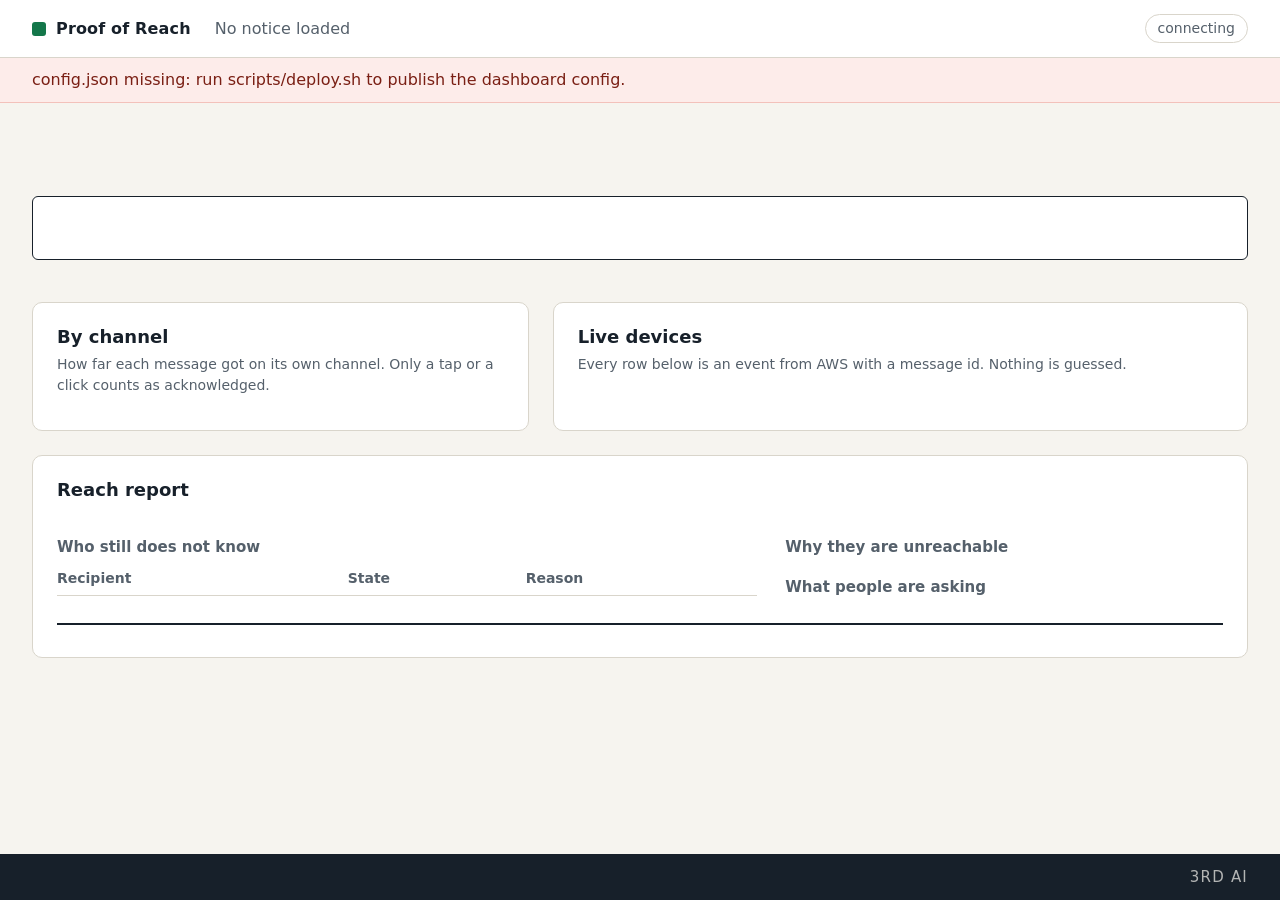
==== dashboard/index.html @ 6e1cc4ee "Add notice writer, reach report API, demo seed and replay, dashboard and SAM stack" ====
<!doctype html>
<html lang="en">
<head>
<meta charset="utf-8">
<meta name="viewport" content="width=device-width, initial-scale=1">
<title>Proof of Reach</title>
<link rel="stylesheet" href="styles.css">
</head>
<body>
<header class="top">
  <div class="brand"><span class="mark" aria-hidden="true"></span><span class="name">Proof of Reach</span></div>
  <div class="notice-title" id="notice-title">No notice loaded</div>
  <div class="top-right">
    <span class="chip" id="status-chip">connecting</span>
    <button id="start-btn" class="primary" hidden>Start notice</button>
  </div>
</header>

<div class="banner" id="banner" role="status" aria-live="polite" hidden></div>

<main>
  <section class="hero" aria-label="Reach">
    <p class="bar-label" id="bar-label">&nbsp;</p>
    <div class="bar" id="bar" role="img" aria-label="Stacked bar of recipients by proof tier"></div>
    <ul class="legend" id="legend"></ul>
    <p class="empty" id="empty" hidden>No notice started. Sent is not proof; start one to see who knows.</p>
  </section>

  <section class="grid">
    <div class="panel" aria-label="Per channel">
      <h2>By channel</h2>
      <p class="hint">How far each message got on its own channel. Only a tap or a click counts as acknowledged.</p>
      <div id="channels"></div>
    </div>

    <div class="panel" aria-label="Live devices">
      <h2>Live devices</h2>
      <p class="hint">Every row below is an event from AWS with a message id. Nothing is guessed.</p>
      <div id="live"></div>
    </div>
  </section>

  <section class="panel report" aria-label="Reach report">
    <div class="report-head">
      <h2>Reach report</h2>
      <span class="hint" id="report-hint"></span>
    </div>
    <p class="headline" id="rep-headline"></p>
    <p class="breakdown" id="rep-breakdown"></p>
    <div class="report-cols">
      <div>
        <h3>Who still does not know</h3>
        <table class="exceptions" id="rep-exceptions"><thead><tr><th>Recipient</th><th>State</th><th>Reason</th></tr></thead><tbody></tbody></table>
        <p class="more" id="rep-more"></p>
      </div>
      <div>
        <h3>Why they are unreachable</h3>
        <ul class="reasons" id="rep-reasons"></ul>
        <h3>What people are asking</h3>
        <ul class="themes" id="rep-themes"></ul>
      </div>
    </div>
    <p class="last-line" id="rep-last"></p>
  </section>
</main>

<footer class="honesty" id="footer" role="contentinfo">
  <span id="footer-text">&nbsp;</span>
  <span class="brand-foot">3RD AI</span>
</footer>
<script src="app.js"></script>
</body>
</html>
---- dashboard/styles.css ----
:root {
  --bg: #f6f4ef;
  --surface: #ffffff;
  --ink: #17202a;
  --muted: #55606b;
  --line: #d9d5cb;
  --ack: #14774a;
  --read: #c98a0b;
  --delivered: #4a6f94;
  --sent: #a9b8c8;
  --unreachable: #a8392b;
  --notstarted: #ffffff;
  --focus: #0b57d0;
}
@media (prefers-color-scheme: dark) {
  :root:not([data-theme="light"]) { --bg: #12171c; --surface: #1b222a; --ink: #eef1f4; --muted: #a6b0ba; --line: #333d48; --notstarted: #1b222a; --sent: #6f8398; }
}
* { box-sizing: border-box; }
body { margin: 0; background: var(--bg); color: var(--ink); font: 16px/1.5 "Inter", system-ui, -apple-system, "Segoe UI", sans-serif; padding-bottom: 56px; }
header.top { display: flex; align-items: center; gap: 24px; padding: 14px 32px; border-bottom: 1px solid var(--line); background: var(--surface); }
.brand { display: flex; align-items: center; gap: 10px; font-weight: 700; letter-spacing: .01em; }
.mark { width: 14px; height: 14px; border-radius: 3px; background: var(--ack); display: inline-block; }
.notice-title { color: var(--muted); flex: 1; }
.top-right { display: flex; align-items: center; gap: 14px; }
.chip { border: 1px solid var(--line); border-radius: 999px; padding: 3px 12px; font-size: 14px; color: var(--muted); }
.chip.running { color: var(--delivered); border-color: var(--delivered); }
.chip.closed { color: var(--ack); border-color: var(--ack); }
button.primary { background: var(--ink); color: var(--bg); border: 0; border-radius: 8px; padding: 9px 20px; font: inherit; font-weight: 600; cursor: pointer; }
button.primary:disabled { opacity: .5; cursor: default; }
button:focus-visible, a:focus-visible { outline: 3px solid var(--focus); outline-offset: 2px; }
.banner { margin: 0; padding: 10px 32px; background: #fdecea; color: #7a1f14; border-bottom: 1px solid #f3c1bb; }
@media (prefers-color-scheme: dark) { :root:not([data-theme="light"]) .banner { background: #3a1c18; color: #f6c9c3; border-color: #5a2a24; } }
main { max-width: 1280px; margin: 0 auto; padding: 28px 32px 0; }
.hero { margin-bottom: 28px; }
.bar-label { font-size: 44px; line-height: 1.15; font-weight: 700; margin: 0 0 14px; font-variant-numeric: tabular-nums; }
.bar { display: flex; height: 64px; border: 1px solid var(--ink); border-radius: 6px; overflow: hidden; background: var(--notstarted); }
.seg { height: 100%; transition: width .5s ease; min-width: 0; }
.seg.acknowledged { background: var(--ack); }
.seg.read { background: var(--read); }
.seg.delivered { background: var(--delivered); }
.seg.sent { background: var(--sent); }
.seg.unreachable { background: repeating-linear-gradient(45deg, var(--unreachable), var(--unreachable) 6px, #c9645a 6px, #c9645a 12px); }
.seg.not_started { background: var(--notstarted); }
.legend { list-style: none; display: flex; flex-wrap: wrap; gap: 8px 26px; padding: 0; margin: 14px 0 0; color: var(--ink); }
.legend li { display: flex; align-items: center; gap: 8px; font-variant-numeric: tabular-nums; }
.swatch { width: 14px; height: 14px; border-radius: 3px; border: 1px solid var(--ink); display: inline-block; }
.swatch.acknowledged { background: var(--ack); } .swatch.read { background: var(--read); } .swatch.delivered { background: var(--delivered); }
.swatch.sent { background: var(--sent); } .swatch.not_started { background: var(--notstarted); }
.swatch.unreachable { background: repeating-linear-gradient(45deg, var(--unreachable), var(--unreachable) 3px, #c9645a 3px, #c9645a 6px); }
.empty { font-size: 20px; color: var(--muted); margin: 14px 0 0; }
.grid { display: grid; grid-template-columns: 1fr 1.4fr; gap: 24px; margin-bottom: 24px; }
.panel { background: var(--surface); border: 1px solid var(--line); border-radius: 10px; padding: 20px 24px; }
h2 { font-size: 18px; margin: 0 0 4px; }
h3 { font-size: 15px; margin: 18px 0 6px; color: var(--muted); font-weight: 600; }
.hint { color: var(--muted); font-size: 14px; margin: 0 0 14px; }
.chan { margin-bottom: 14px; }
.chan-name { display: flex; justify-content: space-between; font-weight: 600; }
.chan-bars { display: grid; grid-template-columns: repeat(4, 1fr); gap: 6px; margin-top: 6px; }
.chan-cell { font-size: 13px; color: var(--muted); }
.chan-cell b { display: block; font-size: 20px; color: var(--ink); font-variant-numeric: tabular-nums; }
.chan-cell .meter { height: 6px; background: var(--line); border-radius: 3px; margin-top: 4px; overflow: hidden; }
.chan-cell .meter i { display: block; height: 100%; background: var(--delivered); }
.chan-cell.ack .meter i { background: var(--ack); }
.chan-cell.read .meter i { background: var(--read); }
.device { border: 1px solid var(--line); border-radius: 8px; padding: 12px 14px; margin-bottom: 12px; }
.device-head { display: flex; justify-content: space-between; align-items: center; }
.device-name { font-weight: 600; }
.state { font-size: 14px; font-weight: 600; padding: 2px 10px; border-radius: 999px; border: 1px solid currentColor; }
.state.acknowledged { color: var(--ack); } .state.read { color: var(--read); } .state.delivered { color: var(--delivered); }
.state.sent, .state.none, .state.not_started { color: var(--muted); } .state.unreachable { color: var(--unreachable); }
.events { list-style: none; margin: 10px 0 0; padding: 0; }
.events li { display: grid; grid-template-columns: 78px 1fr; gap: 10px; padding: 6px 0; border-top: 1px dashed var(--line); font-size: 14px; }
.events .when { color: var(--muted); font-variant-numeric: tabular-nums; }
.events .what b { font-weight: 600; }
.events .what small { color: var(--muted); display: block; word-break: break-all; }
details.raw { margin-top: 4px; }
details.raw summary { cursor: pointer; color: var(--delivered); font-size: 13px; }
pre.json { margin: 6px 0 0; padding: 10px; background: var(--bg); border: 1px solid var(--line); border-radius: 6px; font: 12px/1.45 ui-monospace, "SF Mono", Menlo, monospace; overflow: auto; max-height: 220px; }
.slide { animation: slidein .35s ease; }
@keyframes slidein { from { opacity: 0; transform: translateX(16px); } to { opacity: 1; transform: none; } }
@media (prefers-reduced-motion: reduce) { .slide { animation: none; } .seg { transition: none; } }
.report-head { display: flex; justify-content: space-between; align-items: baseline; }
.headline { font-size: 26px; font-weight: 700; margin: 6px 0 2px; font-variant-numeric: tabular-nums; }
.breakdown { color: var(--muted); margin: 0 0 8px; }
.report-cols { display: grid; grid-template-columns: 1.6fr 1fr; gap: 28px; }
table.exceptions { width: 100%; border-collapse: collapse; font-size: 14px; }
table.exceptions th { text-align: left; color: var(--muted); font-weight: 600; border-bottom: 1px solid var(--line); padding: 4px 8px 6px 0; }
table.exceptions td { padding: 5px 8px 5px 0; border-bottom: 1px solid var(--line); vertical-align: top; }
.reasons, .themes { margin: 0; padding-left: 18px; }
.more { color: var(--muted); font-size: 14px; margin: 8px 0 0; }
.last-line { font-size: 22px; font-weight: 700; margin: 18px 0 0; border-top: 2px solid var(--ink); padding-top: 12px; }
footer.honesty { position: fixed; left: 0; right: 0; bottom: 0; display: flex; justify-content: space-between; padding: 12px 32px; background: var(--ink); color: var(--bg); font-size: 15px; font-variant-numeric: tabular-nums; }
.brand-foot { opacity: .7; letter-spacing: .08em; }
@media (max-width: 900px) { .grid, .report-cols { grid-template-columns: 1fr; } .bar-label { font-size: 30px; } header.top { flex-wrap: wrap; padding: 12px 16px; } main { padding: 20px 16px 0; } footer.honesty { padding: 10px 16px; font-size: 13px; } }
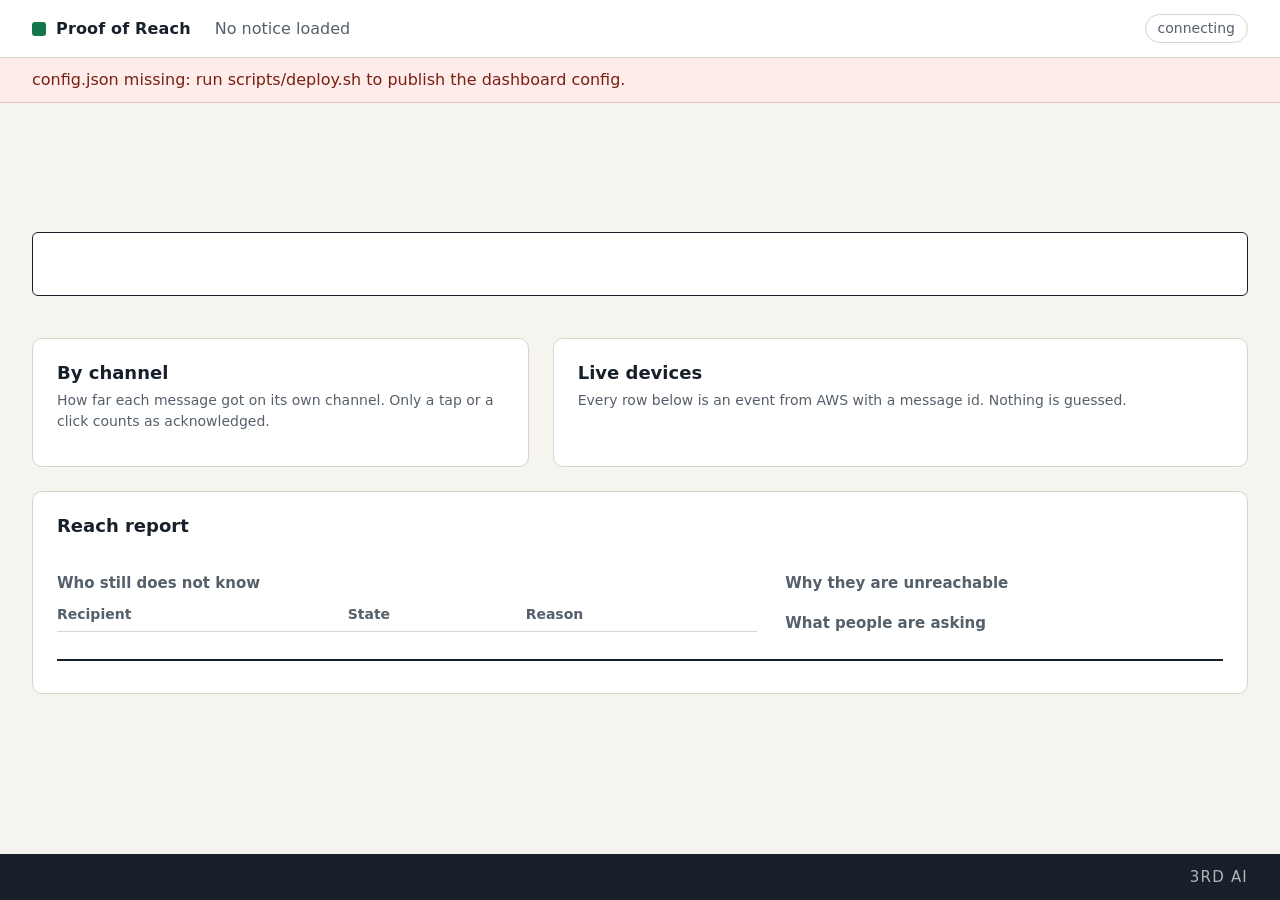
==== commit 3a30edc4: "Make event and recipient writes atomic, harden start and API surface, keep identities on redeploy, s" ====
--- a/dashboard/index.html
+++ b/dashboard/index.html
@@ -21,6 +21,7 @@
 <main>
   <section class="hero" aria-label="Reach">
     <p class="bar-label" id="bar-label">&nbsp;</p>
+    <p class="bar-count" id="bar-count">&nbsp;</p>
     <div class="bar" id="bar" role="img" aria-label="Stacked bar of recipients by proof tier"></div>
     <ul class="legend" id="legend"></ul>
     <p class="empty" id="empty" hidden>No notice started. Sent is not proof; start one to see who knows.</p>
--- a/dashboard/styles.css
+++ b/dashboard/styles.css
@@ -33,8 +33,11 @@
 main { max-width: 1280px; margin: 0 auto; padding: 28px 32px 0; }
 .hero { margin-bottom: 28px; }
 .bar-label { font-size: 44px; line-height: 1.15; font-weight: 700; margin: 0 0 14px; font-variant-numeric: tabular-nums; }
+.bar-count { margin: -6px 0 12px; font-size: 20px; color: var(--muted); font-variant-numeric: tabular-nums; }
+.bar-count.pulse { animation: pulse 1.2s ease; color: var(--ack); font-weight: 700; }
+@keyframes pulse { 0% { transform: scale(1.12); } 100% { transform: none; } }
 .bar { display: flex; height: 64px; border: 1px solid var(--ink); border-radius: 6px; overflow: hidden; background: var(--notstarted); }
-.seg { height: 100%; transition: width .5s ease; min-width: 0; }
+.seg { height: 100%; transition: width .5s ease; min-width: 8px; } /* one recipient must stay visible on a 2,000 recipient bar */
 .seg.acknowledged { background: var(--ack); }
 .seg.read { background: var(--read); }
 .seg.delivered { background: var(--delivered); }
@@ -78,7 +81,7 @@
 pre.json { margin: 6px 0 0; padding: 10px; background: var(--bg); border: 1px solid var(--line); border-radius: 6px; font: 12px/1.45 ui-monospace, "SF Mono", Menlo, monospace; overflow: auto; max-height: 220px; }
 .slide { animation: slidein .35s ease; }
 @keyframes slidein { from { opacity: 0; transform: translateX(16px); } to { opacity: 1; transform: none; } }
-@media (prefers-reduced-motion: reduce) { .slide { animation: none; } .seg { transition: none; } }
+@media (prefers-reduced-motion: reduce) { .slide, .bar-count.pulse { animation: none; } .seg { transition: none; } }
 .report-head { display: flex; justify-content: space-between; align-items: baseline; }
 .headline { font-size: 26px; font-weight: 700; margin: 6px 0 2px; font-variant-numeric: tabular-nums; }
 .breakdown { color: var(--muted); margin: 0 0 8px; }
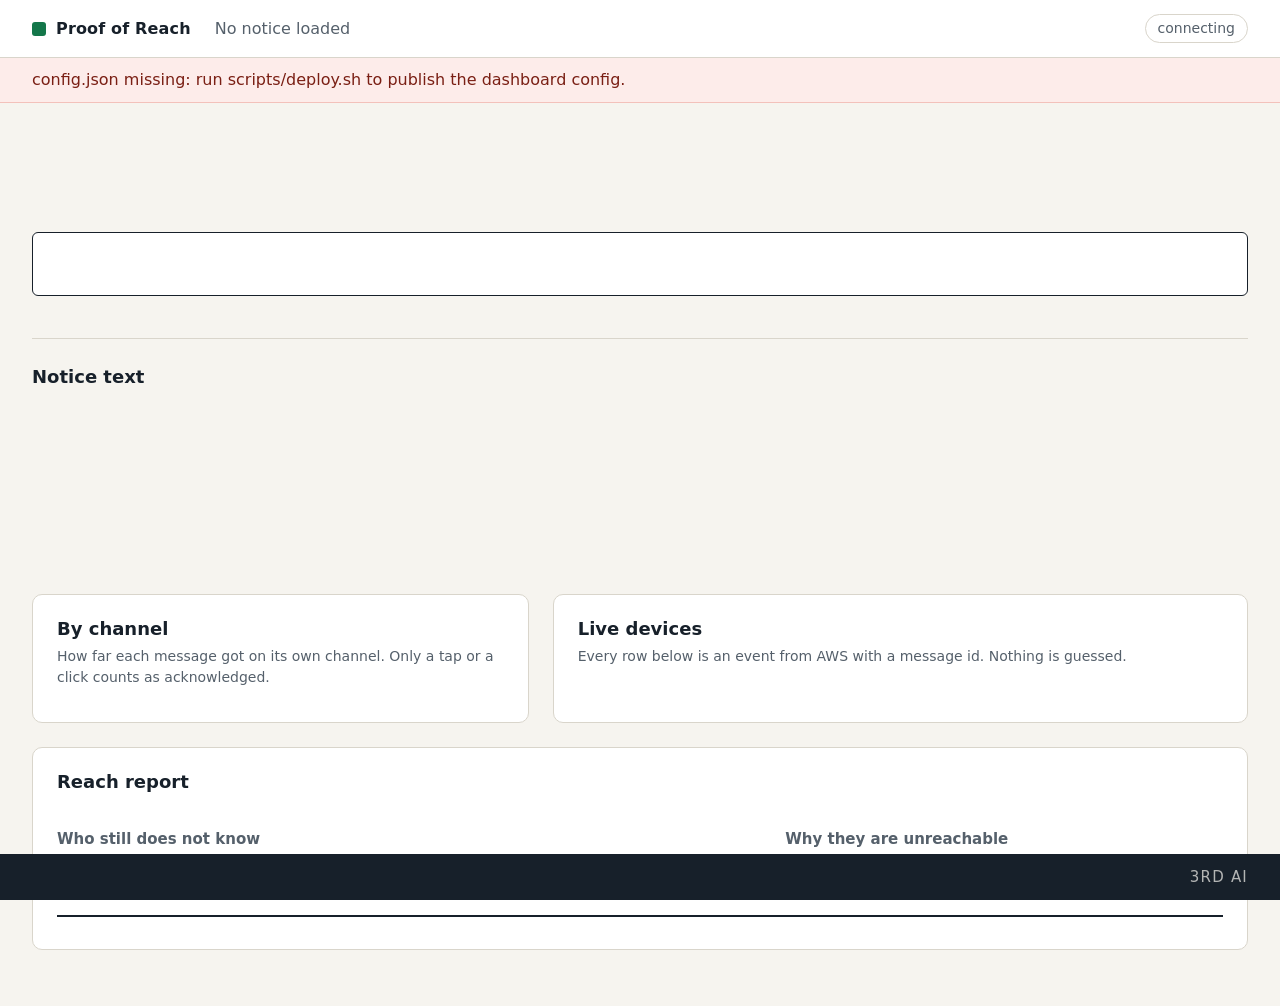
==== commit f9d3398c: "Show the escalation clock and the checked notice texts on the dashboard Live device cards get a coun" ====
--- a/dashboard/index.html
+++ b/dashboard/index.html
@@ -25,6 +25,14 @@
     <div class="bar" id="bar" role="img" aria-label="Stacked bar of recipients by proof tier"></div>
     <ul class="legend" id="legend"></ul>
     <p class="empty" id="empty" hidden>No notice started. Sent is not proof; start one to see who knows.</p>
+  </section>
+
+  <section class="texts" aria-label="Notice text">
+    <div class="texts-head">
+      <h2>Notice text</h2>
+      <span class="hint" id="texts-hint"></span>
+    </div>
+    <div class="texts-body" id="texts"></div>
   </section>
 
   <section class="grid">
--- a/dashboard/styles.css
+++ b/dashboard/styles.css
@@ -95,3 +95,47 @@
 footer.honesty { position: fixed; left: 0; right: 0; bottom: 0; display: flex; justify-content: space-between; padding: 12px 32px; background: var(--ink); color: var(--bg); font-size: 15px; font-variant-numeric: tabular-nums; }
 .brand-foot { opacity: .7; letter-spacing: .08em; }
 @media (max-width: 900px) { .grid, .report-cols { grid-template-columns: 1fr; } .bar-label { font-size: 30px; } header.top { flex-wrap: wrap; padding: 12px 16px; } main { padding: 20px 16px 0; } footer.honesty { padding: 10px 16px; font-size: 13px; } }
+
+/* Rule clock on a live device card and the notice text panel.
+   New elements only: square corners, hairline rules, no shadows, one moving element per block, tier colours untouched. */
+.clock-label, .text-seg, .text-more summary { font-size: 12px; line-height: 16px; letter-spacing: .08em; text-transform: uppercase; color: var(--muted); margin: 0; }
+.clock { margin: 12px 0 4px; padding-top: 12px; border-top: 1px solid var(--line); }
+.clock-row { display: flex; align-items: baseline; justify-content: space-between; gap: 16px; margin-top: 4px; }
+.clock-num { font-size: 48px; line-height: 56px; font-weight: 300; letter-spacing: -.01em; font-variant-numeric: tabular-nums; }
+.clock-due { font-size: 14px; color: var(--muted); font-variant-numeric: tabular-nums; text-align: right; }
+.clock-track { height: 2px; margin-top: 8px; background: var(--line); overflow: hidden; }
+.clock-track i { display: block; width: 0; height: 100%; background: var(--ink); transition: width 1s linear; }
+.clock-note { margin: 12px 0 0; min-height: 42px; font-size: 14px; color: var(--muted); } /* two lines reserved: the copy changes at zero and must not move the card */
+.clock.sending .clock-track i { width: 28%; transition: none; animation: clock-sweep 4s linear infinite; }
+.clock.late .clock-track i { width: 100%; background: var(--muted); }
+@keyframes clock-sweep { from { transform: translateX(-100%); } to { transform: translateX(360%); } }
+
+.texts { margin-bottom: 24px; padding-top: 24px; border-top: 1px solid var(--line); min-height: 232px; } /* reserved so Start does not push the panels below it */
+.texts-head { display: flex; justify-content: space-between; align-items: baseline; gap: 16px; }
+.texts-body { display: grid; grid-template-columns: 1fr 1fr; gap: 32px; margin-top: 16px; }
+.texts-body > * { animation: texts-in .8s cubic-bezier(.19, 1, .22, 1); }
+@keyframes texts-in { from { opacity: 0; } to { opacity: 1; } }
+.texts-empty { margin: 0; max-width: 60ch; color: var(--muted); }
+.text-col + .text-col { padding-left: 32px; border-left: 1px solid var(--line); }
+.text-title { margin: 8px 0 4px; font-size: 24px; line-height: 32px; font-weight: 300; }
+.text-body { margin: 0; max-width: 60ch; font-size: 16px; }
+.stamp { display: flex; flex-wrap: wrap; align-items: center; gap: 4px 12px; margin: 12px 0 0; font-size: 12px; line-height: 16px; font-variant-numeric: tabular-nums; }
+.stamp-verdict { padding: 4px 8px; border: 1px solid var(--ink); letter-spacing: .08em; text-transform: uppercase; }
+.stamp.fail .stamp-verdict { background: var(--ink); color: var(--bg); }
+.text-source { margin: 8px 0 0; font-size: 13px; color: var(--muted); }
+.text-more { margin-top: 16px; padding-top: 12px; border-top: 1px solid var(--line); }
+.text-more summary { cursor: pointer; transition: color .3s ease; }
+.text-more summary:hover { color: var(--ink); }
+.text-more summary:focus-visible { outline: 3px solid var(--focus); outline-offset: 2px; }
+.text-more .text-item { margin-top: 16px; }
+.text-item .text-seg { margin-bottom: 4px; }
+@media (prefers-reduced-motion: reduce) {
+  .texts-body > *, .clock.sending .clock-track i { animation: none; }
+  .clock-track i { transition: none; }
+  .clock.sending .clock-track i { width: 100%; opacity: .35; }
+}
+@media (max-width: 900px) {
+  .texts-body { grid-template-columns: 1fr; }
+  .text-col + .text-col { padding-left: 0; border-left: 0; }
+  .clock-num { font-size: 40px; }
+}
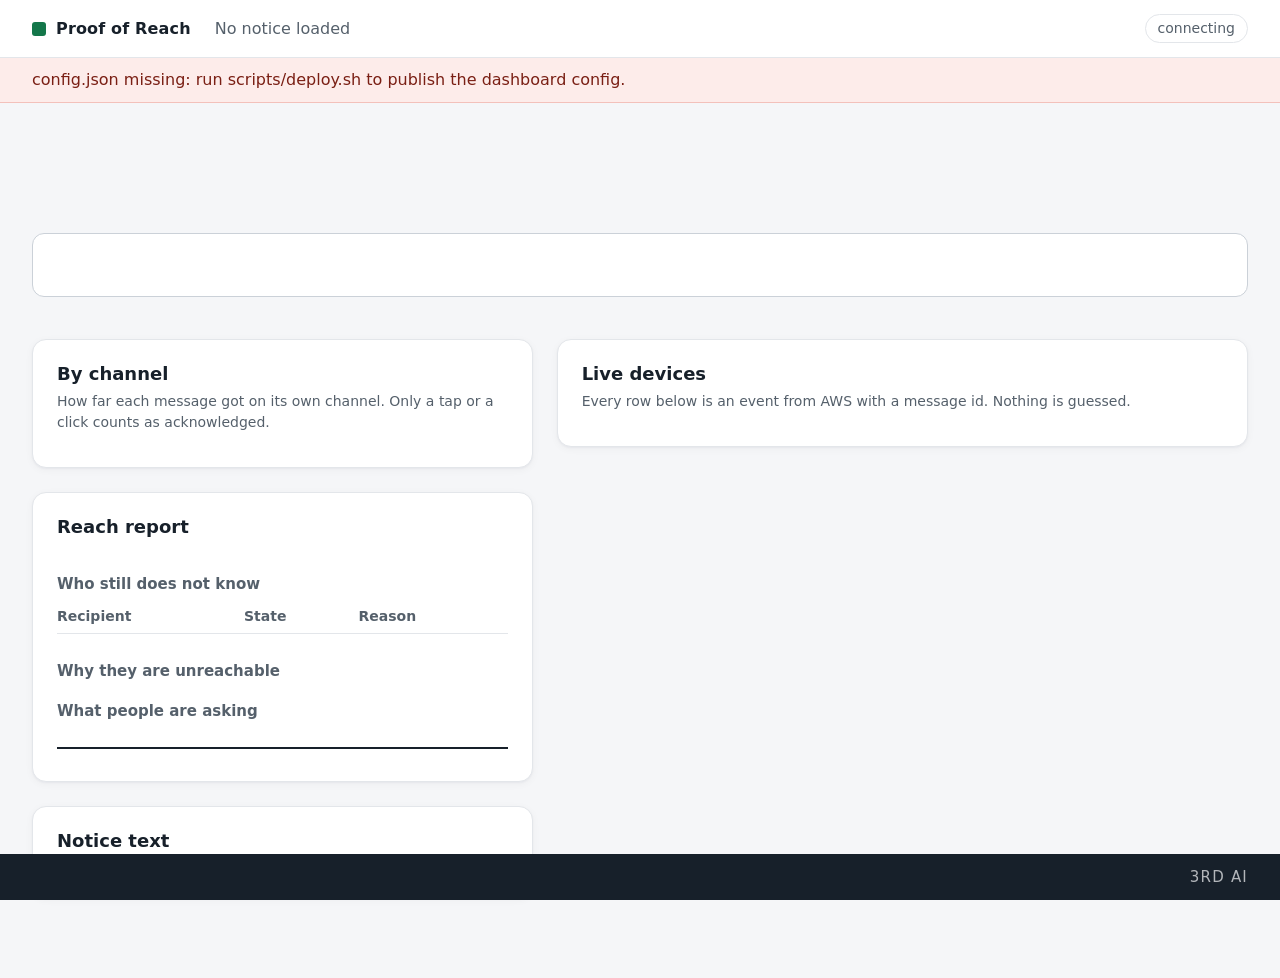
==== commit 7a6c962a: "Two-column dashboard: channels, report and notice texts beside the live devices" ====
--- a/dashboard/index.html
+++ b/dashboard/index.html
@@ -27,50 +27,55 @@
     <p class="empty" id="empty" hidden>No notice started. Sent is not proof; start one to see who knows.</p>
   </section>
 
-  <section class="texts" aria-label="Notice text">
-    <div class="texts-head">
-      <h2>Notice text</h2>
-      <span class="hint" id="texts-hint"></span>
+  <div class="layout">
+    <div class="col-side">
+      <div class="panel" aria-label="Per channel">
+        <h2>By channel</h2>
+        <p class="hint">How far each message got on its own channel. Only a tap or a click counts as acknowledged.</p>
+        <div id="channels"></div>
+      </div>
+
+      <section class="panel report" aria-label="Reach report">
+        <div class="report-head">
+          <h2>Reach report</h2>
+          <span class="hint" id="report-hint"></span>
+        </div>
+        <p class="headline" id="rep-headline"></p>
+        <p class="breakdown" id="rep-breakdown"></p>
+        <div class="report-cols">
+          <div>
+            <h3>Who still does not know</h3>
+            <div class="exc-scroll">
+              <table class="exceptions" id="rep-exceptions"><thead><tr><th>Recipient</th><th>State</th><th>Reason</th></tr></thead><tbody></tbody></table>
+            </div>
+            <p class="more" id="rep-more"></p>
+          </div>
+          <div>
+            <h3>Why they are unreachable</h3>
+            <ul class="reasons" id="rep-reasons"></ul>
+            <h3>What people are asking</h3>
+            <ul class="themes" id="rep-themes"></ul>
+          </div>
+        </div>
+        <p class="last-line" id="rep-last"></p>
+      </section>
+
+      <section class="texts" aria-label="Notice text">
+        <div class="texts-head">
+          <h2>Notice text</h2>
+          <span class="hint" id="texts-hint"></span>
+        </div>
+        <div class="texts-body" id="texts"></div>
+      </section>
     </div>
-    <div class="texts-body" id="texts"></div>
-  </section>
-
-  <section class="grid">
-    <div class="panel" aria-label="Per channel">
-      <h2>By channel</h2>
-      <p class="hint">How far each message got on its own channel. Only a tap or a click counts as acknowledged.</p>
-      <div id="channels"></div>
-    </div>
-
-    <div class="panel" aria-label="Live devices">
-      <h2>Live devices</h2>
-      <p class="hint">Every row below is an event from AWS with a message id. Nothing is guessed.</p>
-      <div id="live"></div>
-    </div>
-  </section>
-
-  <section class="panel report" aria-label="Reach report">
-    <div class="report-head">
-      <h2>Reach report</h2>
-      <span class="hint" id="report-hint"></span>
-    </div>
-    <p class="headline" id="rep-headline"></p>
-    <p class="breakdown" id="rep-breakdown"></p>
-    <div class="report-cols">
-      <div>
-        <h3>Who still does not know</h3>
-        <table class="exceptions" id="rep-exceptions"><thead><tr><th>Recipient</th><th>State</th><th>Reason</th></tr></thead><tbody></tbody></table>
-        <p class="more" id="rep-more"></p>
-      </div>
-      <div>
-        <h3>Why they are unreachable</h3>
-        <ul class="reasons" id="rep-reasons"></ul>
-        <h3>What people are asking</h3>
-        <ul class="themes" id="rep-themes"></ul>
+    <div class="col-main">
+      <div class="panel" aria-label="Live devices">
+        <h2>Live devices</h2>
+        <p class="hint">Every row below is an event from AWS with a message id. Nothing is guessed.</p>
+        <div id="live"></div>
       </div>
     </div>
-    <p class="last-line" id="rep-last"></p>
-  </section>
+  </div>
 </main>
 
 <footer class="honesty" id="footer" role="contentinfo">
--- a/dashboard/styles.css
+++ b/dashboard/styles.css
@@ -1,9 +1,12 @@
 :root {
-  --bg: #f6f4ef;
+  --bg: #f5f6f8;
   --surface: #ffffff;
   --ink: #17202a;
   --muted: #55606b;
-  --line: #d9d5cb;
+  --line: #e3e6ea;
+  --line-strong: #cbd1d8; /* the edge of a white track or swatch on a white or off-white ground */
+  --code-bg: #f4f6f8;
+  --shadow: 0 1px 2px rgba(16, 24, 40, .04), 0 2px 8px rgba(16, 24, 40, .04);
   --ack: #14774a;
   --read: #c98a0b;
   --delivered: #4a6f94;
@@ -13,7 +16,7 @@
   --focus: #0b57d0;
 }
 @media (prefers-color-scheme: dark) {
-  :root:not([data-theme="light"]) { --bg: #12171c; --surface: #1b222a; --ink: #eef1f4; --muted: #a6b0ba; --line: #333d48; --notstarted: #1b222a; --sent: #6f8398; }
+  :root:not([data-theme="light"]) { --bg: #0f1419; --surface: #182029; --ink: #eef1f4; --muted: #a6b0ba; --line: #2a343f; --line-strong: #404c59; --code-bg: #121920; --shadow: 0 1px 2px rgba(0, 0, 0, .3); --notstarted: #182029; --sent: #6f8398; }
 }
 * { box-sizing: border-box; }
 body { margin: 0; background: var(--bg); color: var(--ink); font: 16px/1.5 "Inter", system-ui, -apple-system, "Segoe UI", sans-serif; padding-bottom: 56px; }
@@ -32,11 +35,11 @@
 @media (prefers-color-scheme: dark) { :root:not([data-theme="light"]) .banner { background: #3a1c18; color: #f6c9c3; border-color: #5a2a24; } }
 main { max-width: 1280px; margin: 0 auto; padding: 28px 32px 0; }
 .hero { margin-bottom: 28px; }
-.bar-label { font-size: 44px; line-height: 1.15; font-weight: 700; margin: 0 0 14px; font-variant-numeric: tabular-nums; }
+.bar-label { font-size: 52px; line-height: 1; font-weight: 300; letter-spacing: -.02em; margin: 0 0 14px; font-variant-numeric: tabular-nums; } /* one element, so the whole line is styled together */
 .bar-count { margin: -6px 0 12px; font-size: 20px; color: var(--muted); font-variant-numeric: tabular-nums; }
 .bar-count.pulse { animation: pulse 1.2s ease; color: var(--ack); font-weight: 700; }
 @keyframes pulse { 0% { transform: scale(1.12); } 100% { transform: none; } }
-.bar { display: flex; height: 64px; border: 1px solid var(--ink); border-radius: 6px; overflow: hidden; background: var(--notstarted); }
+.bar { display: flex; height: 64px; border: 1px solid var(--line-strong); border-radius: 12px; overflow: hidden; background: var(--notstarted); }
 .seg { height: 100%; transition: width .5s ease; min-width: 8px; } /* one recipient must stay visible on a 2,000 recipient bar */
 .seg.acknowledged { background: var(--ack); }
 .seg.read { background: var(--read); }
@@ -46,13 +49,15 @@
 .seg.not_started { background: var(--notstarted); }
 .legend { list-style: none; display: flex; flex-wrap: wrap; gap: 8px 26px; padding: 0; margin: 14px 0 0; color: var(--ink); }
 .legend li { display: flex; align-items: center; gap: 8px; font-variant-numeric: tabular-nums; }
-.swatch { width: 14px; height: 14px; border-radius: 3px; border: 1px solid var(--ink); display: inline-block; }
+.swatch { width: 14px; height: 14px; border-radius: 4px; border: 1px solid var(--line-strong); display: inline-block; }
 .swatch.acknowledged { background: var(--ack); } .swatch.read { background: var(--read); } .swatch.delivered { background: var(--delivered); }
 .swatch.sent { background: var(--sent); } .swatch.not_started { background: var(--notstarted); }
 .swatch.unreachable { background: repeating-linear-gradient(45deg, var(--unreachable), var(--unreachable) 3px, #c9645a 3px, #c9645a 6px); }
 .empty { font-size: 20px; color: var(--muted); margin: 14px 0 0; }
-.grid { display: grid; grid-template-columns: 1fr 1.4fr; gap: 24px; margin-bottom: 24px; }
-.panel { background: var(--surface); border: 1px solid var(--line); border-radius: 10px; padding: 20px 24px; }
+.layout { display: grid; grid-template-columns: 42fr 58fr; gap: 24px; align-items: start; margin-bottom: 24px; }
+.col-side { display: flex; flex-direction: column; gap: 24px; }
+.panel { background: var(--surface); border: 1px solid var(--line); border-radius: 14px; padding: 20px 24px; box-shadow: var(--shadow); }
+.layout > *, .col-side > *, .report-cols > * { min-width: 0; } /* a wide raw JSON block must scroll inside its panel, not widen the page at phone width */
 h2 { font-size: 18px; margin: 0 0 4px; }
 h3 { font-size: 15px; margin: 18px 0 6px; color: var(--muted); font-weight: 600; }
 .hint { color: var(--muted); font-size: 14px; margin: 0 0 14px; }
@@ -65,36 +70,38 @@
 .chan-cell .meter i { display: block; height: 100%; background: var(--delivered); }
 .chan-cell.ack .meter i { background: var(--ack); }
 .chan-cell.read .meter i { background: var(--read); }
-.device { border: 1px solid var(--line); border-radius: 8px; padding: 12px 14px; margin-bottom: 12px; }
+.device { border: 1px solid var(--line); border-radius: 10px; padding: 12px 14px; margin-bottom: 12px; }
 .device-head { display: flex; justify-content: space-between; align-items: center; }
 .device-name { font-weight: 600; }
 .state { font-size: 14px; font-weight: 600; padding: 2px 10px; border-radius: 999px; border: 1px solid currentColor; }
 .state.acknowledged { color: var(--ack); } .state.read { color: var(--read); } .state.delivered { color: var(--delivered); }
 .state.sent, .state.none, .state.not_started { color: var(--muted); } .state.unreachable { color: var(--unreachable); }
 .events { list-style: none; margin: 10px 0 0; padding: 0; }
-.events li { display: grid; grid-template-columns: 78px 1fr; gap: 10px; padding: 6px 0; border-top: 1px dashed var(--line); font-size: 14px; }
-.events .when { color: var(--muted); font-variant-numeric: tabular-nums; }
-.events .what b { font-weight: 600; }
-.events .what small { color: var(--muted); display: block; word-break: break-all; }
+.events li { display: grid; grid-template-columns: 78px 1fr; gap: 10px; padding: 6px 0; border-top: 1px solid var(--line); font-size: 14px; line-height: 20px; } /* read on camera at 80 % zoom: sizes as before, line-height trimmed to keep the row height */
+.events .when { color: var(--muted); font-size: 13px; font-variant-numeric: tabular-nums; }
+.events .what b { font-weight: 500; }
+.events .what small { color: var(--muted); display: block; font-size: 12px; line-height: 16px; word-break: break-all; }
 details.raw { margin-top: 4px; }
-details.raw summary { cursor: pointer; color: var(--delivered); font-size: 13px; }
-pre.json { margin: 6px 0 0; padding: 10px; background: var(--bg); border: 1px solid var(--line); border-radius: 6px; font: 12px/1.45 ui-monospace, "SF Mono", Menlo, monospace; overflow: auto; max-height: 220px; }
+details.raw summary { cursor: pointer; color: var(--muted); font-size: 12px; transition: color .2s ease; }
+details.raw summary:hover { color: var(--ink); }
+pre.json { margin: 6px 0 0; padding: 12px 14px; background: var(--code-bg); border: 1px solid var(--line); border-radius: 8px; color: var(--ink); font: 12px/1.45 ui-monospace, "SF Mono", Menlo, monospace; overflow: auto; max-height: 220px; }
 .slide { animation: slidein .35s ease; }
 @keyframes slidein { from { opacity: 0; transform: translateX(16px); } to { opacity: 1; transform: none; } }
 @media (prefers-reduced-motion: reduce) { .slide, .bar-count.pulse { animation: none; } .seg { transition: none; } }
 .report-head { display: flex; justify-content: space-between; align-items: baseline; }
 .headline { font-size: 26px; font-weight: 700; margin: 6px 0 2px; font-variant-numeric: tabular-nums; }
 .breakdown { color: var(--muted); margin: 0 0 8px; }
-.report-cols { display: grid; grid-template-columns: 1.6fr 1fr; gap: 28px; }
+.report-cols { display: grid; grid-template-columns: 1fr; gap: 0; } /* the report sits in the narrow column, so its two halves stack */
+.exc-scroll { max-height: 224px; overflow: auto; } /* about six rows; the "more" line below stays in view */
 table.exceptions { width: 100%; border-collapse: collapse; font-size: 14px; }
-table.exceptions th { text-align: left; color: var(--muted); font-weight: 600; border-bottom: 1px solid var(--line); padding: 4px 8px 6px 0; }
+table.exceptions th { position: sticky; top: 0; background: var(--surface); text-align: left; color: var(--muted); font-weight: 600; border-bottom: 1px solid var(--line); padding: 4px 8px 6px 0; }
 table.exceptions td { padding: 5px 8px 5px 0; border-bottom: 1px solid var(--line); vertical-align: top; }
 .reasons, .themes { margin: 0; padding-left: 18px; }
 .more { color: var(--muted); font-size: 14px; margin: 8px 0 0; }
 .last-line { font-size: 22px; font-weight: 700; margin: 18px 0 0; border-top: 2px solid var(--ink); padding-top: 12px; }
 footer.honesty { position: fixed; left: 0; right: 0; bottom: 0; display: flex; justify-content: space-between; padding: 12px 32px; background: var(--ink); color: var(--bg); font-size: 15px; font-variant-numeric: tabular-nums; }
 .brand-foot { opacity: .7; letter-spacing: .08em; }
-@media (max-width: 900px) { .grid, .report-cols { grid-template-columns: 1fr; } .bar-label { font-size: 30px; } header.top { flex-wrap: wrap; padding: 12px 16px; } main { padding: 20px 16px 0; } footer.honesty { padding: 10px 16px; font-size: 13px; } }
+@media (max-width: 900px) { .layout { grid-template-columns: 1fr; } .col-side { display: contents; } .col-side > * { order: 1; } /* phone order: hero, Live devices, By channel, Reach report, Notice text */ .bar-label { font-size: 30px; line-height: 1.15; } header.top { flex-wrap: wrap; padding: 12px 16px; } main { padding: 20px 16px 0; } footer.honesty { padding: 10px 16px; font-size: 13px; } }
 
 /* Rule clock on a live device card and the notice text panel.
    New elements only: square corners, hairline rules, no shadows, one moving element per block, tier colours untouched. */
@@ -108,15 +115,19 @@
 .clock-note { margin: 12px 0 0; min-height: 42px; font-size: 14px; color: var(--muted); } /* two lines reserved: the copy changes at zero and must not move the card */
 .clock.sending .clock-track i { width: 28%; transition: none; animation: clock-sweep 4s linear infinite; }
 .clock.late .clock-track i { width: 100%; background: var(--muted); }
+.clock.paused { opacity: .5; }
+.clock.paused .clock-track i { animation: none; }
+.chip-status { display: inline-block; margin-left: 8px; padding: 1px 8px; border: 1px solid var(--ink); color: var(--ink); font-size: 12px; line-height: 16px; letter-spacing: .08em; text-transform: uppercase; }
 @keyframes clock-sweep { from { transform: translateX(-100%); } to { transform: translateX(360%); } }
 
-.texts { margin-bottom: 24px; padding-top: 24px; border-top: 1px solid var(--line); min-height: 232px; } /* reserved so Start does not push the panels below it */
-.texts-head { display: flex; justify-content: space-between; align-items: baseline; gap: 16px; }
-.texts-body { display: grid; grid-template-columns: 1fr 1fr; gap: 32px; margin-top: 16px; }
+.texts { background: var(--surface); border: 1px solid var(--line); border-radius: 14px; padding: 20px 24px; box-shadow: var(--shadow); }
+.texts-head { display: flex; flex-wrap: wrap; justify-content: space-between; align-items: baseline; gap: 4px 16px; }
+.texts-head h2 { white-space: nowrap; }
+.texts-body { display: grid; grid-template-columns: 1fr; gap: 20px; margin-top: 16px; } /* consumer above dealer */
 .texts-body > * { animation: texts-in .8s cubic-bezier(.19, 1, .22, 1); }
 @keyframes texts-in { from { opacity: 0; } to { opacity: 1; } }
 .texts-empty { margin: 0; max-width: 60ch; color: var(--muted); }
-.text-col + .text-col { padding-left: 32px; border-left: 1px solid var(--line); }
+.text-col + .text-col { padding-top: 20px; border-top: 1px solid var(--line); }
 .text-title { margin: 8px 0 4px; font-size: 24px; line-height: 32px; font-weight: 300; }
 .text-body { margin: 0; max-width: 60ch; font-size: 16px; }
 .stamp { display: flex; flex-wrap: wrap; align-items: center; gap: 4px 12px; margin: 12px 0 0; font-size: 12px; line-height: 16px; font-variant-numeric: tabular-nums; }
